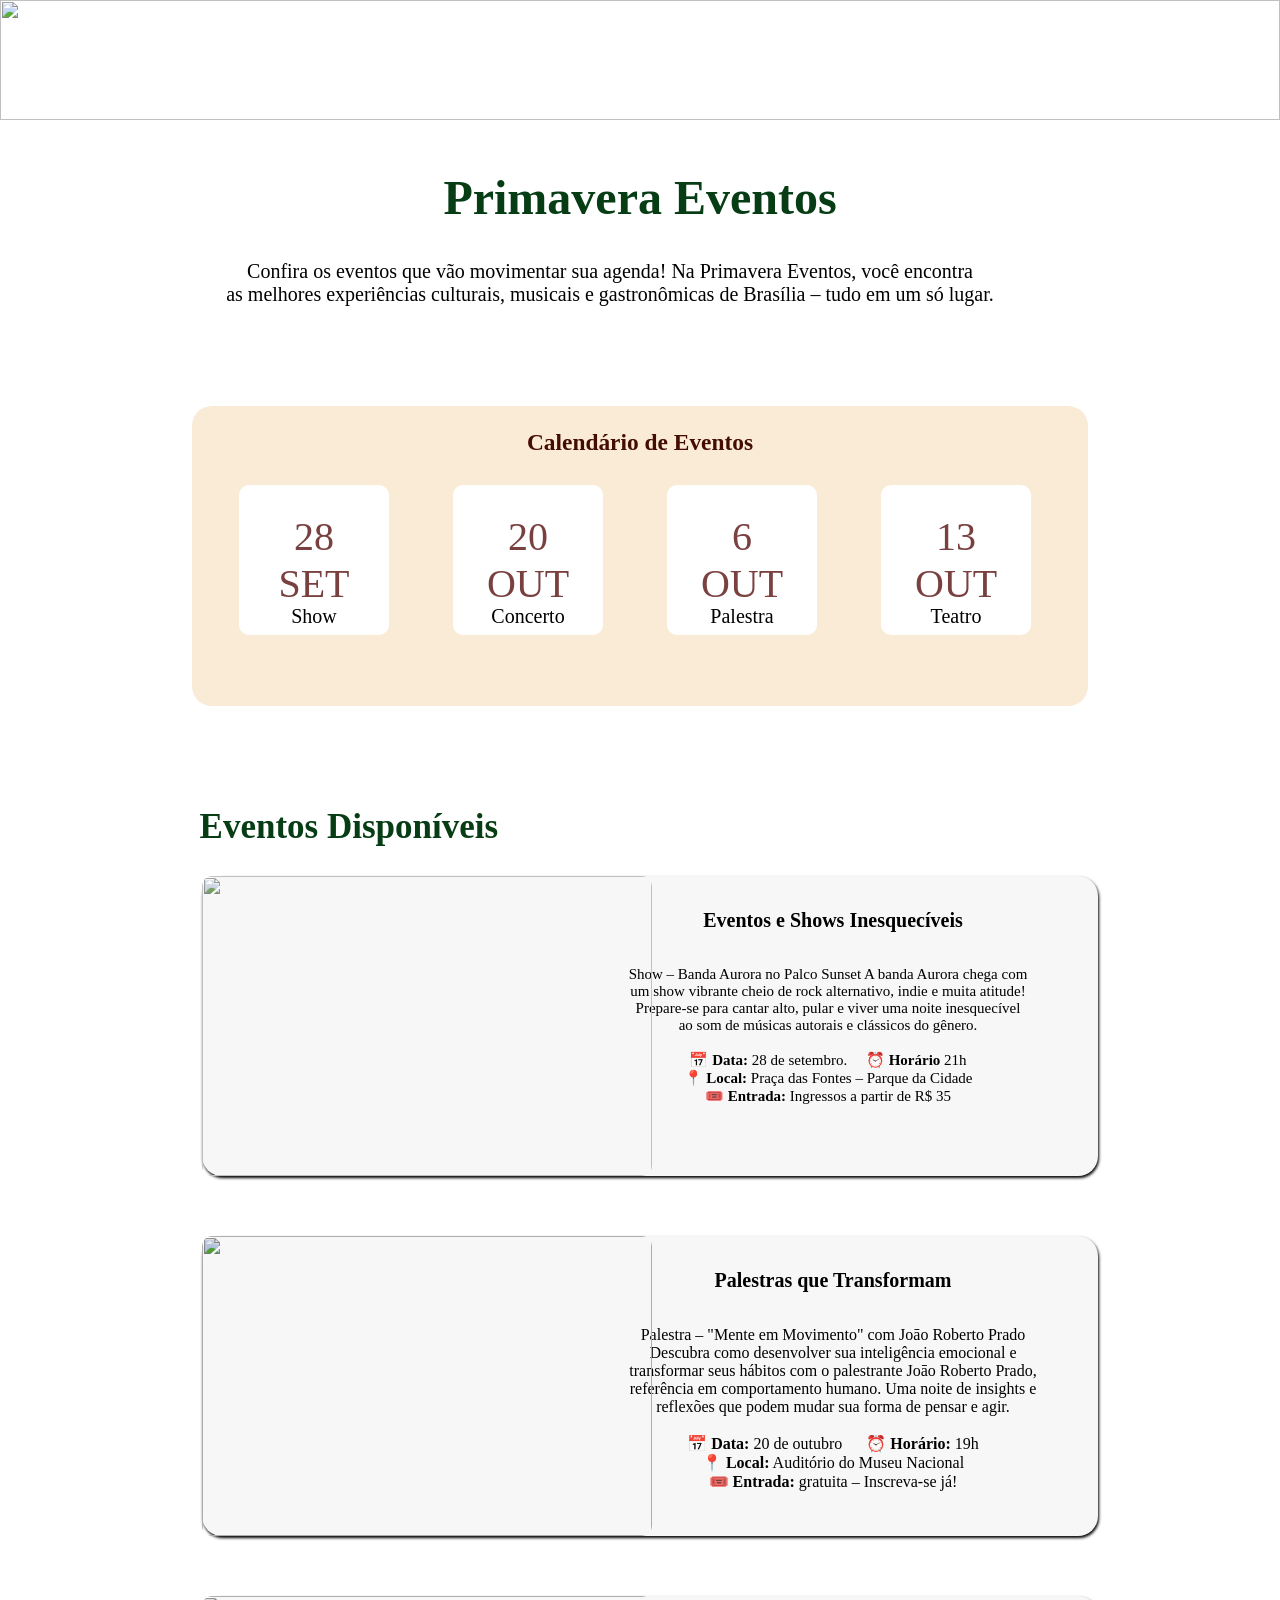
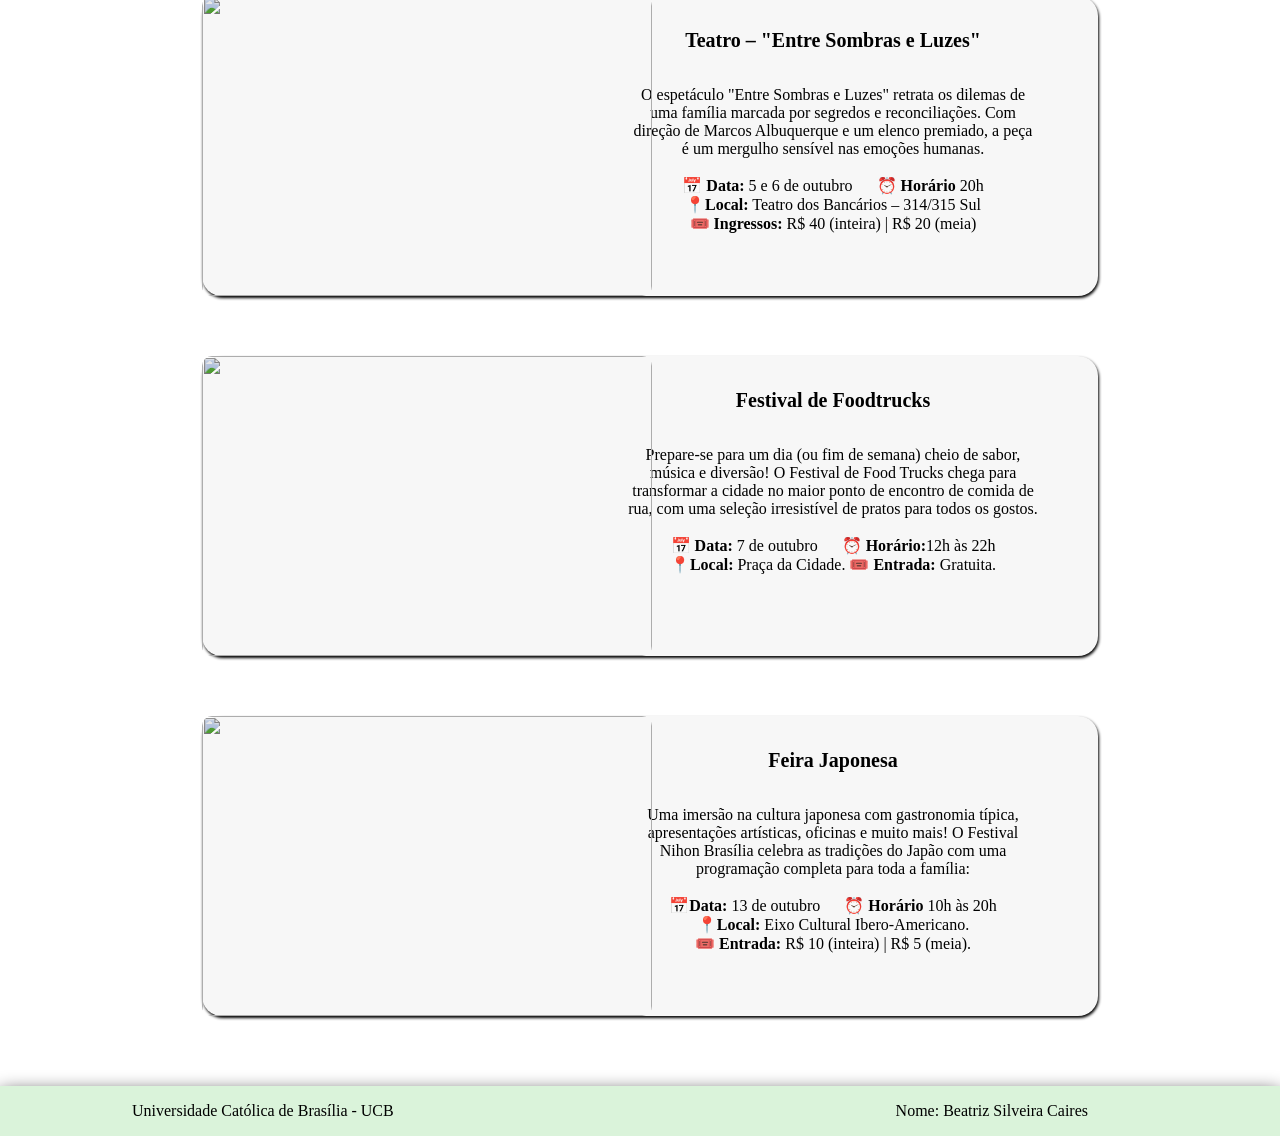
==== primavera_eventos.html @ c030cfeb "Add files via upload" ====
<html lang="pt-br">
<head>  

     

    <meta charset="UTF-8">
    <meta name="viewport" content="width=device-width, initial-scale=1.0">

    <link rel="stylesheet" href="style.css">


    <title>Primavera Eventos</title>

    <link rel="shortcut icon" href="imagens/icon.png" type="image/x-icon">

   <style>
    p{
      margin-left: -60px;

    }

   </style>





</head>



<body>
    

    <div class="Banner_maior">

         <img src="/imagens/" alt="" class="header_card_one" >

        <div class="Título_Principal">
            <h1 style="justify-content: center;">Primavera Eventos</h1>
            
        </div> 
           
    </div>
    <p class="texto_principal"> Confira os eventos que vão movimentar sua agenda! Na Primavera Eventos, você encontra <br>as melhores experiências culturais, musicais e gastronômicas de Brasília – tudo em um só lugar.</p>

         
    
    <main> 
        
        <div class="calendario">
            <div class="texto_calendário">
              <h3 style="color: rgb(68, 13, 1);">Calendário de Eventos </h3>
            </div>
                
                <div class="cards_eventos">
                    <div class="card_datas">
                        <p class="primeira_data"> 28 <br>
                        SET</p>
                        <p class="Show">Show</p>
                    </div>
       
                    <div class="card_datas_2">
                    
                         <p class="segunda_data"> 20 <br>OUT </p> 
                         <p class="Concerto">Concerto</p>
                         
                         
                         
                    </div>

                    <div class="card_datas_3">
                         <p class="terceira_data"> 6 <br>OUT</p>
                         <p class="palestra">Palestra</p>

                    </div>


                     <div class="card_datas_4">
                      <p class="quarta_data">  13 <br> OUT</p>
                      <p  class="Teatro"> Teatro</p>
                    </div>



                </div>


        </div>
                  
                 <br> <br> <br> <br><h2 style="font-size: 35px; color: rgb(7, 61, 21); margin-right: 65%;">Eventos Disponíveis </h2>
    
            <div class="card_shows">
                <div>
                    <img src="/imagens/show_baterista.jpg" alt="" width="450" height="300" class="imagem_show">

                    <div class="card-body">
                         <h5 style="font-size: 20px;" class="card_title_shows">Eventos e Shows Inesquecíveis</h5>

                       
                        <p class="card_texto_show">
                            
                            Show – Banda Aurora no Palco Sunset

                            A banda Aurora chega com um show vibrante cheio de rock alternativo, indie e muita atitude!
                            Prepare-se para cantar alto, pular e viver uma noite inesquecível ao som de músicas autorais e clássicos do gênero. <br> <br>

                            📅 <strong>Data:</strong> 28 de setembro.&emsp; 
                            ⏰ <strong>Horário</strong> 21h <br>
                           📍 <strong>Local:</strong>  Praça das Fontes – Parque da Cidade <br>
                            🎟️ <strong>Entrada:</strong>  Ingressos a partir de R$ 35

                        </p>
                
                    </div>

                      
                </div>
            </div>
        </div>    
        
        <div class="card_palestras">
            <div>
                <img src="/imagens/site-palestra.jpg" alt="" width="450" height="300" class="imagem_palestra">

                <div class="card-body">
                     <h5 style="font-size: 20px;" class="card_title_palestras">Palestras que Transformam</h5>

                    <p class="card_texto_palestras">
                        
                        Palestra – "Mente em Movimento" com Joāo Roberto Prado

                        Descubra como desenvolver sua inteligência emocional e transformar seus hábitos com o palestrante Joāo Roberto  Prado, referência em comportamento humano.
                        Uma noite de insights e reflexões que podem mudar sua forma de pensar e agir.
                        <br> <br>
                        📅 <strong>Data:</strong>  20 de outubro &emsp;
                        ⏰ <strong>Horário:</strong> 19h  <br>     
                       📍 <strong>Local:</strong> Auditório do Museu Nacional<br>
                        🎟️ <strong>Entrada:</strong> gratuita – Inscreva-se já!

                    </p>
            
                </div>

                  
            </div>
        </div>


        <div class="card_teatro">
            <div>
                <img src="/imagens/imagem_palco.jpg" alt="" width="450" height="300" class="imagem_teatro">

                <div class="card-body">
                     <h5 style="font-size: 20px;" class="card_title_teatro"> Teatro – "Entre Sombras e Luzes"</h5>

                    <p class="card_texto_teatro">
                        
                        O espetáculo "Entre Sombras e Luzes" retrata os dilemas de uma família marcada por segredos e reconciliações.
                        Com direção de Marcos Albuquerque e um elenco premiado, a peça é um mergulho sensível nas emoções humanas. <br> <br>
                        📅 <strong>Data:</strong> 5 e 6 de outubro &emsp;
                        ⏰ <strong>Horário</strong> 20h <br>
                        📍<strong>Local:</strong>  Teatro dos Bancários – 314/315 Sul <br>
                        🎟️ <strong>Ingressos:</strong> R$ 40 (inteira) | R$ 20 (meia)
                    </p>
            
                </div>

                  
            </div>
        </div>

        <div class="card_festival">
            <div>
                <img src="/imagens/fooodtrck.jpg" alt="" width="450" height="300" class="imagem_festival">

                <div class="card-body">
                     <h5 style="font-size: 20px;" class="card_title_festival">Festival de Foodtrucks</h5>

                    <p class="card_texto_festival">
                        
                        Prepare-se para um dia (ou fim de semana) cheio de sabor, música e diversão! O Festival de Food Trucks chega para transformar a cidade no maior ponto de encontro de comida de rua, com uma seleção irresistível de pratos para todos os gostos.
                        <br>  <br>
                        📅 <strong>Data:</strong> 7 de outubro &emsp;
                        ⏰ <strong>Horário:</strong>12h às 22h <br>
                        📍<strong>Local:</strong>  Praça da Cidade.
                        🎟️ <strong>Entrada:</strong> Gratuita.

                    </p>
            
                </div>

                  
            </div>
        </div>

        <div class="card_feira">
            <div>
                <img src="/imagens/feira_japonesa.jpg" alt="" width="450" height="300" class="imagem_feira">

                <div class="card-body">
                     <h5 style="font-size: 20px;" class="card_title_feira">Feira Japonesa</h5>

                    <p class="card_texto_feira">
                        
                        Uma imersão na cultura japonesa com gastronomia típica, apresentações artísticas, oficinas e muito mais!
                        O Festival Nihon Brasília celebra as tradições do Japão com uma programação completa para toda a família: <br> <br>

                        📅<strong>Data:</strong> 13 de outubro &emsp;
                        ⏰ <strong>Horário</strong> 10h às 20h <br>
                        📍<strong>Local:</strong> Eixo Cultural Ibero-Americano. <br>
                        🎟️ <strong>Entrada:</strong> R$ 10 (inteira) | R$ 5 (meia).

                    </p>
            
                </div>

                  
            </div>
        </div>

              <br> <br><br> <br> <br>
                
        









       
    </main>
    

  
   
    <header class="Banner_menor">
        <div class="header-card"> 
            <div>
                
                
                <p class="uni">Universidade Católica de  Brasília - UCB</p> 
            </div>
            <div class="">   
                <p class="aluno">  Nome: Beatriz Silveira Caires</p>
                       
            </div>
        </div>
      

    
     </header>
               
                
  
</body>



</html>
---- style.css ----
.Banner_maior{
    display: block;



}



.header_card_one{
   
    width: 100%;
    height: 120px;
    display: block;
    background-image: url(/imagens/banner.planta.jpg);
    filter: blur(50%);
    justify-content: center;
    filter: saturate(100%);
}
.Título_principal{
    
    margin-top: 50px;
    position:relative;
    white-space: nowrap;
    font-size: 24px;
    color: rgb(7, 61, 21);
    justify-content: center;
    text-align: center;
   
  
}
.texto_principal{
font-size: 20px;
justify-content: center;
margin-top: 35px;
text-align:center;


}
     




.calendario{

  margin-top: 100px;
  background-color: rgb(250, 235, 215);
  width: 100%;
  height: 300px;
  border-radius: 20px;
  justify-content: center;
  align-items: center;
}

.texto_calendário{

 font-size: 20px;
 justify-content: center;
 padding-top: 2px 0 0% 0;
 text-align: center;
 justify-content: center;
 display: flex;

}
.cards_eventos{
    display: flex;
    justify-content: space-around;
    gap: 10px;
    margin-left: 50px;


}
 .card_datas .primeira_data{  
    background-color: rgb(255, 255, 255);
    width: 150px;
    height: 150px;
    box-shadow: 2px;
    border-radius: 10px;
    margin-top: 5px;
    display: flex;
 
    

    font-size: 40px;
    justify-content: center;
    color:rgb(121, 64, 64); 
    align-items: center;

    

}
 

.show{
    font-size: 20px;
    color: black;
    margin-top: -70px;
   


}

.card_datas_2 .segunda_data{

    font-size: 40px;
    justify-content: center;
    color:rgb(121, 64, 64);  
    align-items: center;
    
    background-color: rgb(255, 255, 255);
    width: 150px;
    height: 150px;
    box-shadow: 2px;
    border-radius: 10px;
    margin-top: 5px;
    display: flex;
}

.Concerto{

 font-size: 20px;
 color: black;
 margin-top: -70px;
  

}

.card_datas_3 .terceira_data {

    font-size: 40px;
    justify-content: center;
    align-items: center;
    display: flex;
    color:rgb(123, 65, 65);  
    

 background-color: rgb(255, 255, 255);
 width: 150px;
 height: 150px;
 box-shadow: 2px;
 border-radius: 10px;
 margin-top: 5px;
 display: flex;
}

.palestra {

 font-size: 20px;
 color: black;
 margin-top: -70px;
  
}


.card_datas_4 .quarta_data{

    font-size: 40px;
    justify-content: center;
    align-items: center;
    display: flex;
    color:rgb(121, 64, 64); 
 
    

 background-color: rgb(255, 255, 255);
 width: 150px;
 height: 150px;
 box-shadow: 2px;
 border-radius: 10px;
 margin-top: 5px;
 display: flex;
}

.teatro{

 font-size: 20px;
 color: black;
 margin-top: -70px;
  
}


















.card_shows{
   
    margin-top: 20px;
    box-shadow: 1px 2px 3px;
    box-sizing: border-box;
    width: 100%;
    height: 300px;
    margin-left: 10px;
    justify-content:center;
    align-items: center;
    background-color: rgb(247, 247, 247);
    
    border-radius: 20px;
}

 










.card-body {

   float: right;
   width: 350px;
   height: 10px;
   margin-right: 60px;
   height: 300px;
   justify-content:left;
   align-items: 20px;


}
.card_texto_show{

font-size: 15px;
width: 400px; 
text-align: center;
margin-left: -60px;
justify-content: center;
align-items: center;
margin-top: 10px;



}

.card_title_shows{
 justify-content: center;
 margin-left: -60px;
 align-items: center;

}


.imagem_show{
 float: left;
 border-radius: 10px;
 margin-left: 0px;
 height: 300px;
 overflow: hidden;
 filter: brightness(60%);
 filter: saturate(50%);

}
.card_palestras{

margin-top: 60px;
box-shadow: 1px 2px 3px;
box-sizing: border-box;
width: 100%;
height: 300px;
margin-left: 10px;
justify-content: center;
align-items: center;
border-radius: 20px;
background-color: rgb(247, 247, 247);
}
.card_title_palestras{

    justify-content: center;
    margin-left: -60px;
    align-items: center;
    

}

.imagem_palestra{
 float: left;
 border-radius: 10px;
 margin-left: 0px;
 height: 300px;
 overflow: hidden;
 filter: brightness(90%);
 
}

.header-card{
    display: flex;
    max-width: 100%;
    box-shadow: 0 8px 20px;
    justify-content: space-between;
    padding: 0 15%;
    margin-top: 100%;
}
.card_teatro{
    margin-top: 60px;
    box-shadow: 1px 2px 3px;
    box-sizing: border-box;
    width: 100%;
    height: 300px;
    margin-left: 10px;
    justify-content: center;
    align-items: center;
    background-color: rgb(247, 247, 247);
    border-radius: 20px;
}
.imagem_teatro{
    float: left;
    border-radius: 10px;
    margin-left: 0px;
    height: 300px;
    overflow: hidden;
    filter: brightness(90%);
    
}
.card_title_teatro{

    justify-content: center;
    margin-left: -60px;
    align-items: center;
}

.card_festival{
    margin-top: 60px;
    box-shadow: 1px 2px 3px;
    box-sizing: border-box;
    width: 100%;
    height: 300px;
    margin-left: 10px;
    justify-content: center;
    align-items: center;
    background-color: rgb(247, 247, 247);
    border-radius: 20px;
}
.imagem_festival{
    float: left;
    border-radius: 10px;
    margin-left: 0px;
    height: 300px;
    overflow: hidden;
    filter: brightness(90%);
}
.card_title_festival{
    justify-content: center;
    margin-left: -60px;
    align-items: center;
}

.card_feira{
    margin-top: 60px;
    box-shadow: 1px 2px 3px;
    box-sizing: border-box;
    width: 100%;
    height: 300px;
    margin-left: 10px;
    justify-content: center;
    align-items: center;
    background-color: rgb(247, 247, 247);
    border-radius: 20px;
}
.imagem_feira{
    float: left;
    border-radius: 10px;
    margin-left: 0px;
    height: 300px;
    overflow: hidden;
    filter: brightness(90%);
}
.card_title_feira{
    justify-content: center;
    margin-left: -60px;
    align-items: center;
}








body,h1 {
    background-attachment: fixed;
    text-align: center;
    overflow-x: hidden;
    margin: 0;
}
.Banner_menor {
    background-color:rgba(195, 236, 195, 0.613);
   display: block;
   margin-bottom: 0px;
   margin-top: -1300px;

}

main{
    margin-left: 15%; 
    margin-right: 15%;
    text-align: center;
}
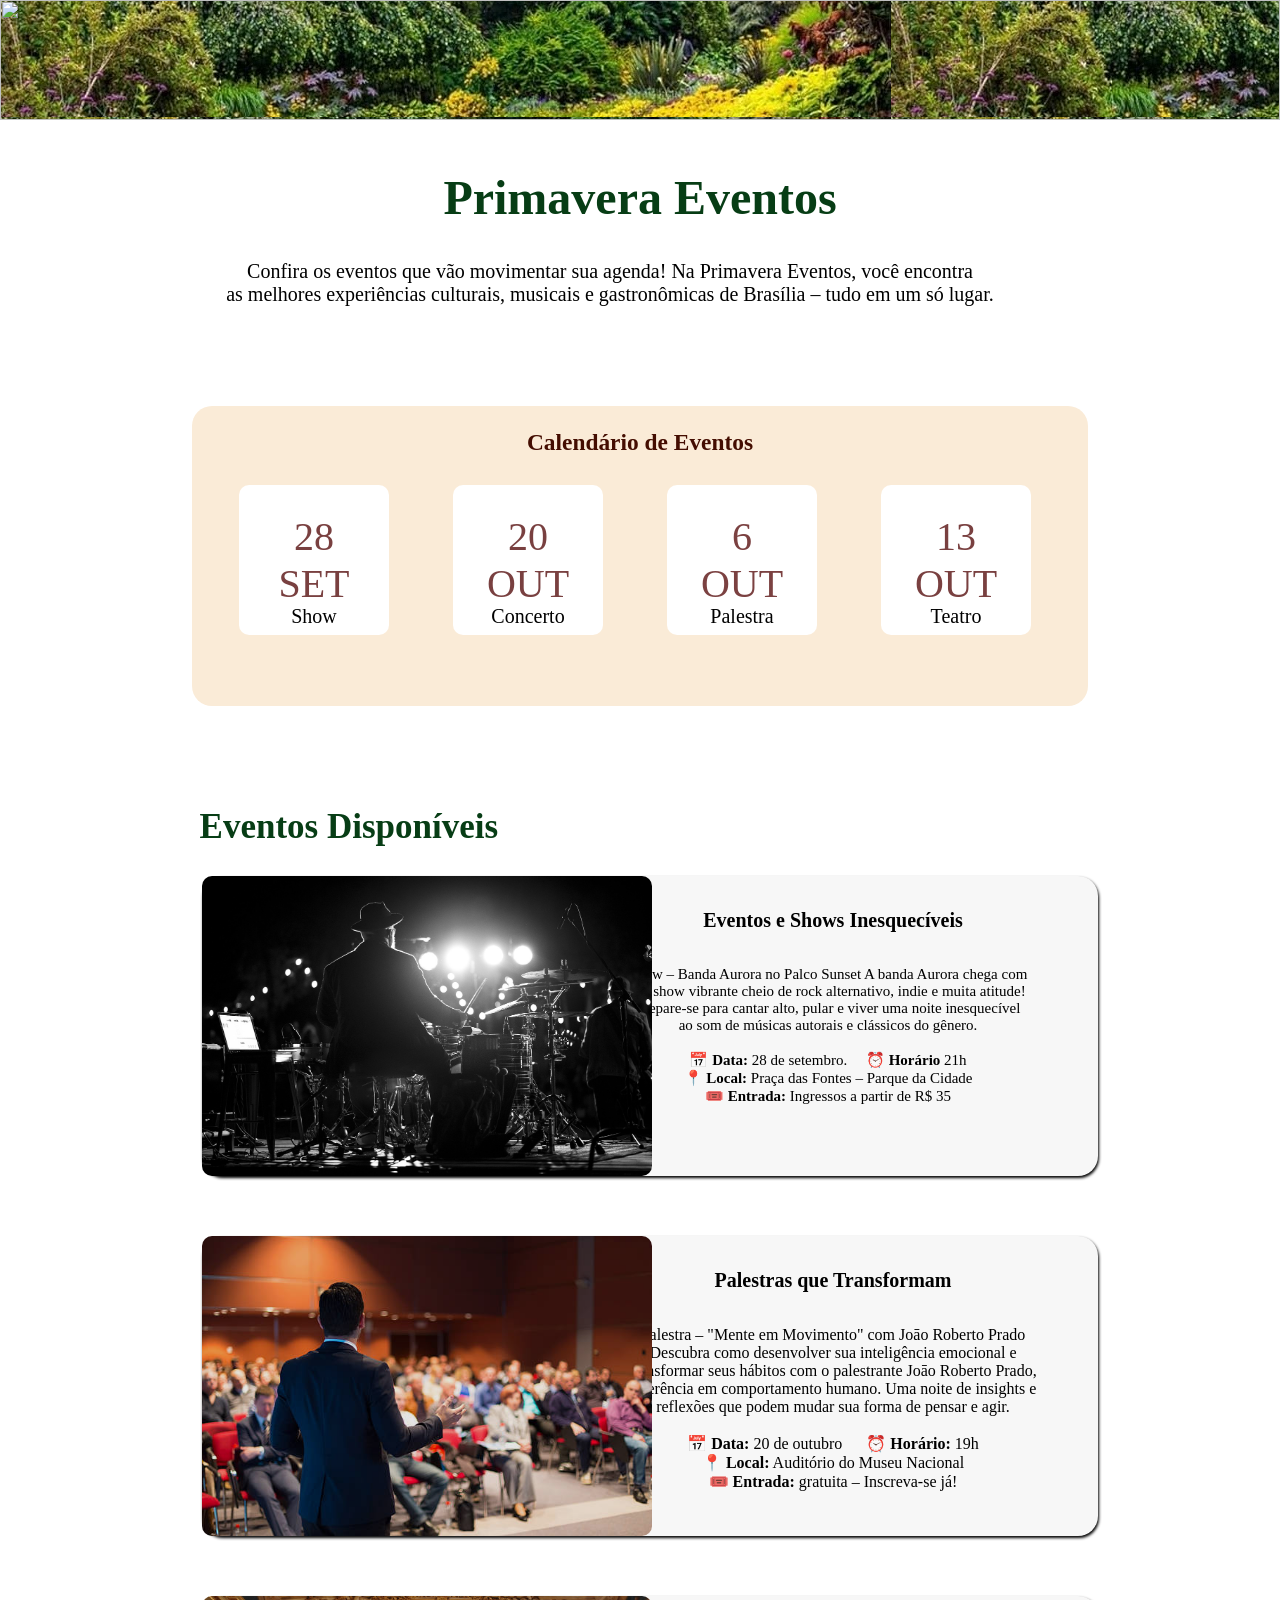
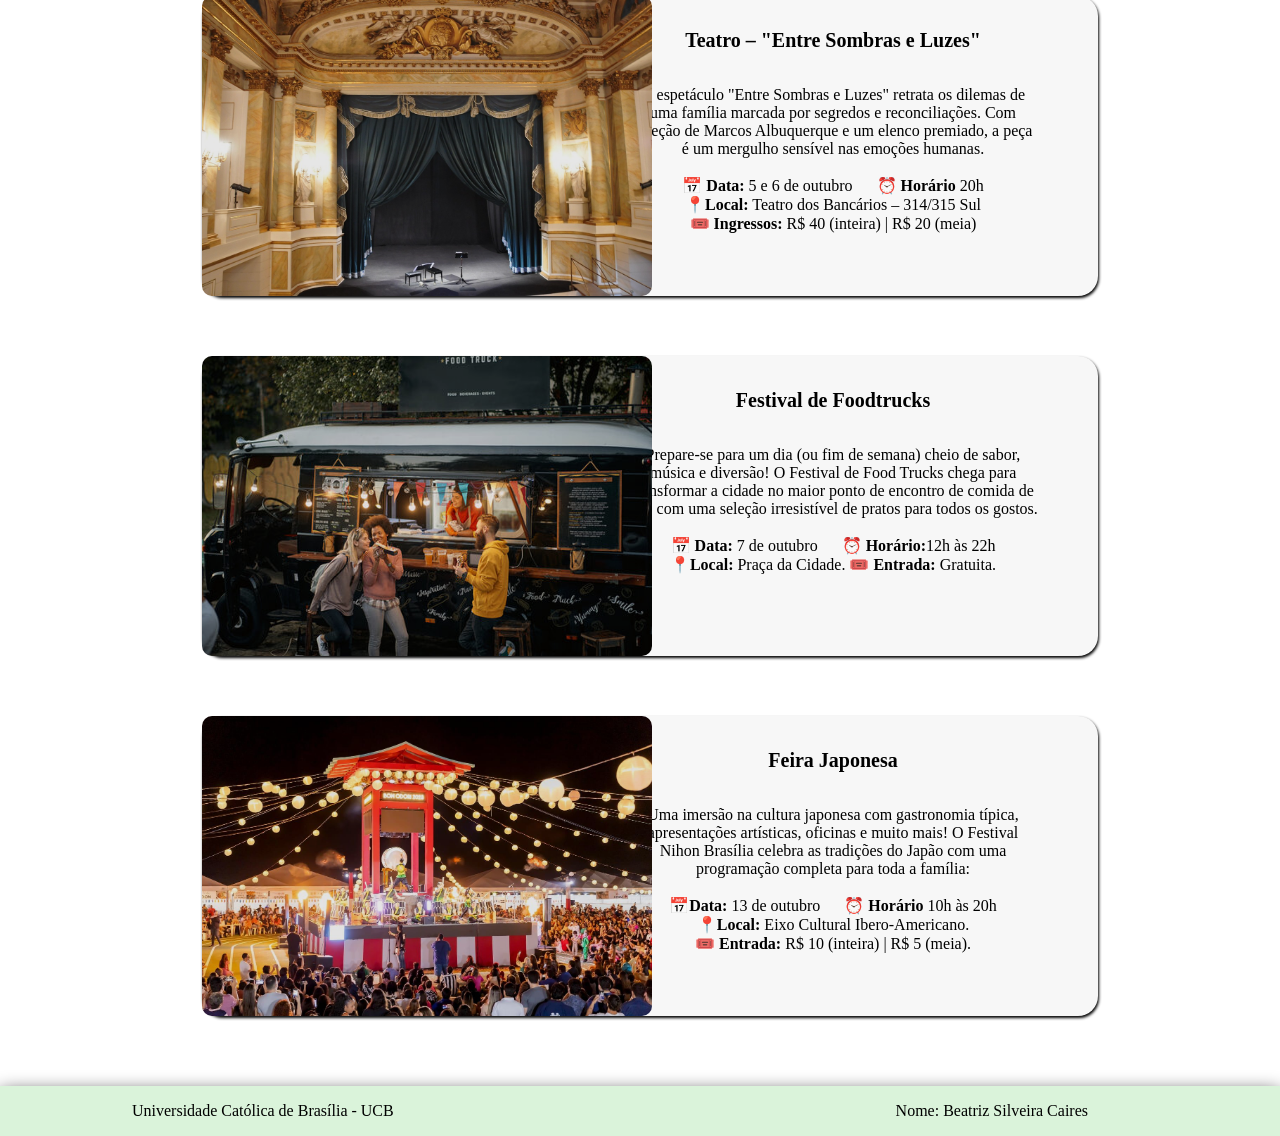
==== commit c7f06582: "arrumei o background" ====
--- a/primavera_eventos.html
+++ b/primavera_eventos.html
@@ -35,7 +35,7 @@
 
     <div class="Banner_maior">
 
-         <img src="/imagens/" alt="" class="header_card_one" >
+         <img src="imagens/" alt="" class="header_card_one" >
 
         <div class="Título_Principal">
             <h1 style="justify-content: center;">Primavera Eventos</h1>
@@ -93,7 +93,7 @@
     
             <div class="card_shows">
                 <div>
-                    <img src="/imagens/show_baterista.jpg" alt="" width="450" height="300" class="imagem_show">
+                    <img src="imagens/show_baterista.jpg" alt="" width="450" height="300" class="imagem_show">
 
                     <div class="card-body">
                          <h5 style="font-size: 20px;" class="card_title_shows">Eventos e Shows Inesquecíveis</h5>
@@ -122,7 +122,7 @@
         
         <div class="card_palestras">
             <div>
-                <img src="/imagens/site-palestra.jpg" alt="" width="450" height="300" class="imagem_palestra">
+                <img src="imagens/site-palestra.jpg" alt="" width="450" height="300" class="imagem_palestra">
 
                 <div class="card-body">
                      <h5 style="font-size: 20px;" class="card_title_palestras">Palestras que Transformam</h5>
@@ -150,7 +150,7 @@
 
         <div class="card_teatro">
             <div>
-                <img src="/imagens/imagem_palco.jpg" alt="" width="450" height="300" class="imagem_teatro">
+                <img src="imagens/imagem_palco.jpg" alt="" width="450" height="300" class="imagem_teatro">
 
                 <div class="card-body">
                      <h5 style="font-size: 20px;" class="card_title_teatro"> Teatro – "Entre Sombras e Luzes"</h5>
@@ -173,7 +173,7 @@
 
         <div class="card_festival">
             <div>
-                <img src="/imagens/fooodtrck.jpg" alt="" width="450" height="300" class="imagem_festival">
+                <img src="imagens/fooodtrck.jpg" alt="" width="450" height="300" class="imagem_festival">
 
                 <div class="card-body">
                      <h5 style="font-size: 20px;" class="card_title_festival">Festival de Foodtrucks</h5>
@@ -197,7 +197,7 @@
 
         <div class="card_feira">
             <div>
-                <img src="/imagens/feira_japonesa.jpg" alt="" width="450" height="300" class="imagem_feira">
+                <img src="imagens/feira_japonesa.jpg" alt="" width="450" height="300" class="imagem_feira">
 
                 <div class="card-body">
                      <h5 style="font-size: 20px;" class="card_title_feira">Feira Japonesa</h5>
